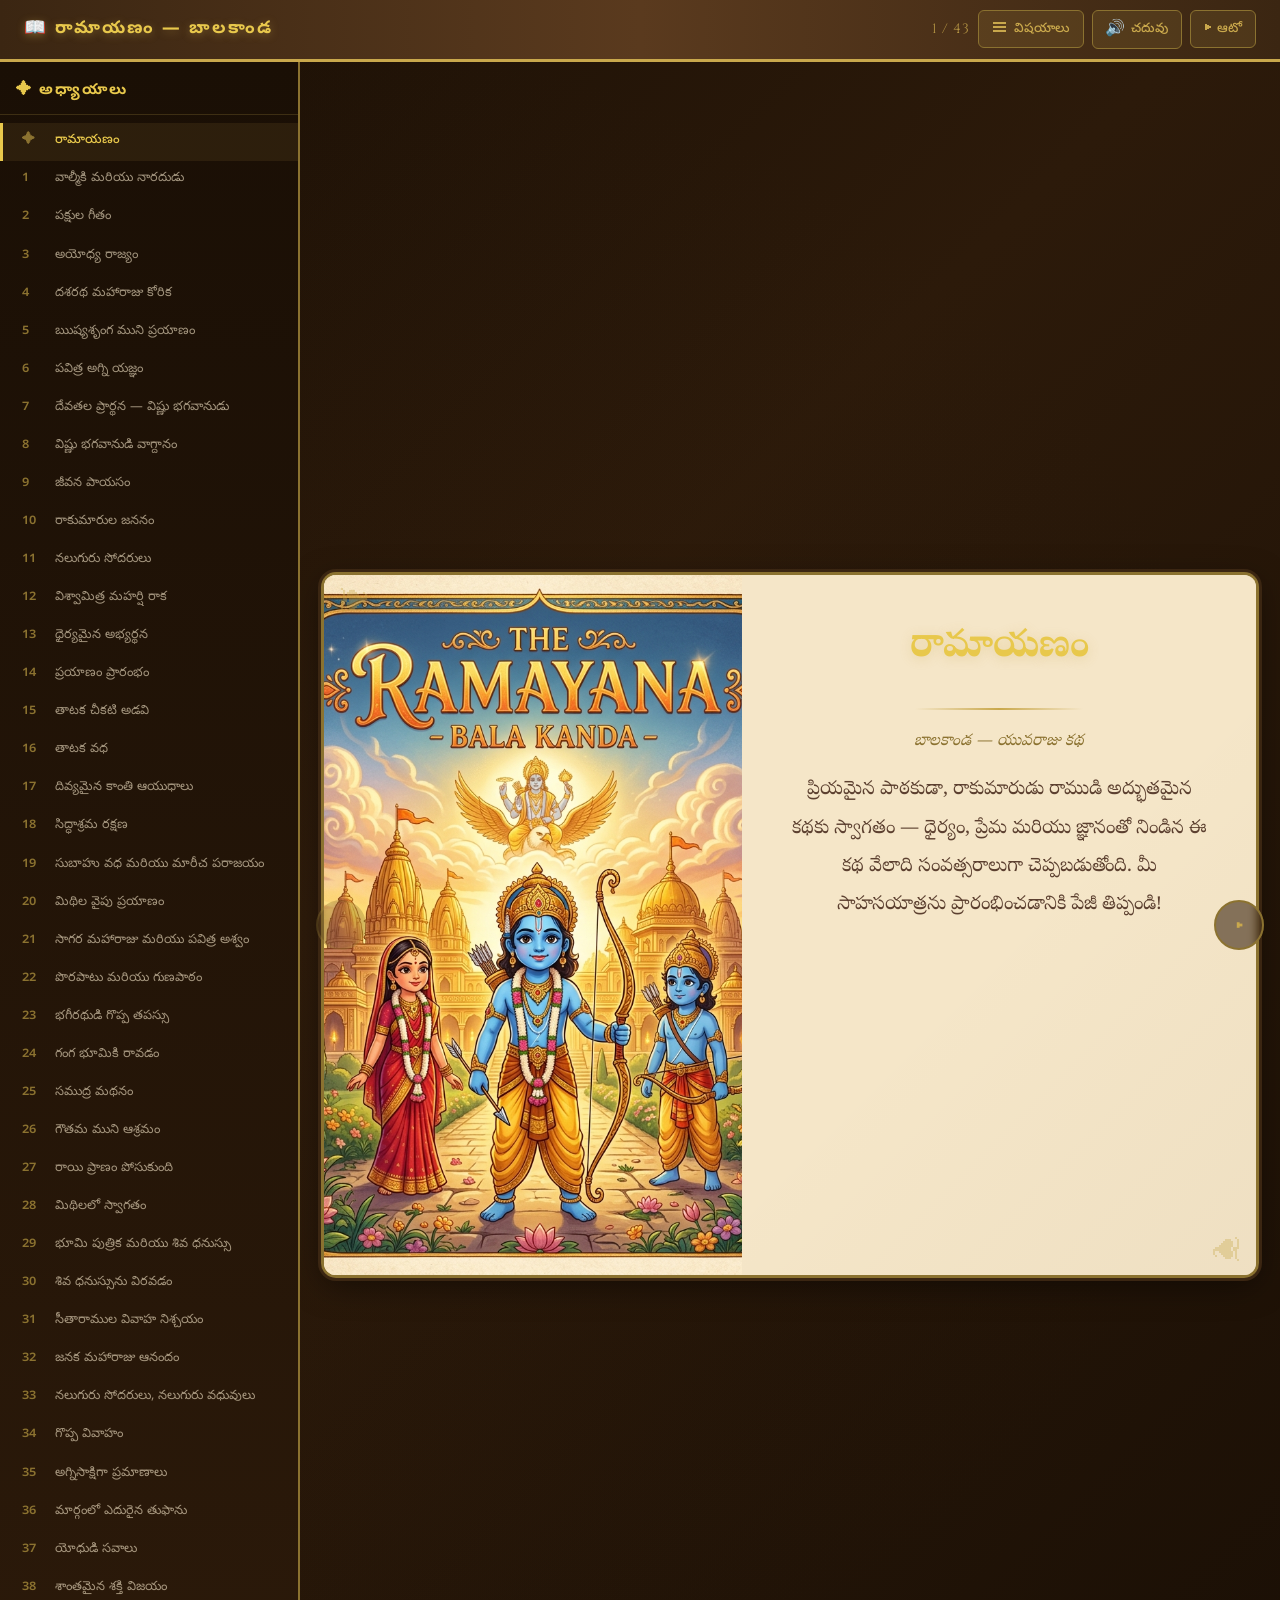
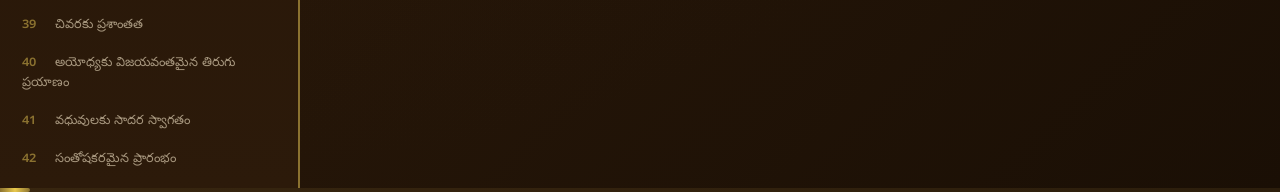
==== Storybooks/Ramayana_Storybook_Telugu/index.html @ bf7d974a "Initialize repo with Ramayana scripts, prompts, and character guide" ====
<!DOCTYPE html>
<html lang="te">
<head>
  <meta charset="UTF-8">
  <meta name="viewport" content="width=device-width, initial-scale=1.0">
  <meta name="description" content="తెలుగు రామాయణం — బాలకాండ | పిల్లల కథల పుస్తకం — 42 అందమైన పేజీలతో, చదవడం వినిపించే సౌకర్యంతో, అద్భుతమైన బొమ్మలతో సంపూర్ణ ఇంటరాక్టివ్ కథా పుస్తకం.">
  <title>రామాయణం — బాలకాండ | పిల్లల కథల పుస్తకం</title>
  <link rel="stylesheet" href="styles.css">
  <link rel="icon" href="data:image/svg+xml,<svg xmlns='http://www.w3.org/2000/svg' viewBox='0 0 100 100'><text y='.9em' font-size='90'>📖</text></svg>">
</head>
<body>

  <!-- Loading Overlay -->
  <div id="loading-overlay">
    <div class="spinner"></div>
    <div class="loading-text">పుస్తకం తెరుస్తోంది…</div>
  </div>

  <!-- Top Bar -->
  <header id="top-bar">
    <div class="brand">📖 రామాయణం — బాలకాండ</div>
    <div class="controls">
      <div class="speaking-indicator" id="speaking-indicator">
        <div class="wave"><span></span><span></span><span></span><span></span></div>
        చదువుతోంది…
      </div>
      <span id="page-counter">1 / 42</span>
      <button class="ctrl-btn" id="toc-toggle-btn" title="విషయ సూచిక">
        <span class="icon">☰</span> విషయాలు
      </button>
      <button class="ctrl-btn" id="read-btn" title="వినిపించు">
        <span class="icon">🔊</span> చదువు
      </button>
      <button class="ctrl-btn" id="autoplay-btn" title="ఆటో-ప్లే">
        <span class="icon">▶</span> ఆటో
      </button>
    </div>
  </header>

  <!-- Main App -->
  <div id="app">

    <!-- Sidebar -->
    <nav id="sidebar">
      <h2>✦ అధ్యాయాలు</h2>
      <ul class="toc-list" id="toc-list">
        <!-- Populated by JS -->
      </ul>
    </nav>

    <!-- Book -->
    <div id="book-container">
      <button class="nav-arrow" id="prev-btn" title="మునుపటి పేజీ">◂</button>

      <div id="book">
        <!-- Left Page: Illustration -->
        <div id="page-left">
          <div id="page-image-wrap">
            <img id="page-image" src="" alt="కథా చిత్రం">
          </div>
        </div>

        <!-- Right Page: Text -->
        <div id="page-right" data-page="1">
          <h1 id="chapter-title"></h1>
          <hr class="divider">
          <p id="story-text"></p>
          <div id="moral-box"></div>
        </div>
      </div>

      <button class="nav-arrow" id="next-btn" title="తదుపరి పేజీ">▸</button>
    </div>
  </div>

  <!-- Progress Bar -->
  <div id="progress-bar-wrap">
    <div id="progress-bar"></div>
  </div>

  <script src="app.js"></script>
</body>
</html>
---- Storybooks/Ramayana_Storybook_Telugu/styles.css ----
/* ============================================================
   రామాయణం పిల్లల కథల పుస్తకం — ప్రీమియం స్టైల్స్
   ============================================================ */
@import url('https://fonts.googleapis.com/css2?family=Cinzel:wght@400;600;700;900&family=Lora:ital,wght@0,400;0,500;0,600;1,400&family=Outfit:wght@300;400;500&family=Noto+Sans+Telugu:wght@300;400;500;600;700&family=Noto+Serif+Telugu:wght@400;500;600;700&display=swap');

:root {
  /* Core palette */
  --parchment:      #f5e6c8;
  --parchment-dark:  #e8d5a8;
  --leather:         #3b2612;
  --leather-light:   #5a3a1e;
  --gold:            #c9a84c;
  --gold-bright:     #e8c84c;
  --gold-dim:        #8b7230;
  --ink:             #2c1810;
  --ink-light:       #5c4030;
  --ruby:            #9b2335;
  --sapphire:        #1a3a5c;
  --saffron:         #e07020;

  /* Spacing */
  --page-pad: 2.5rem;
  --radius: 12px;

  /* Transition */
  --ease: cubic-bezier(.4, 0, .2, 1);
}

/* ---- Reset ---- */
*, *::before, *::after { box-sizing: border-box; margin: 0; padding: 0; }

html {
  font-size: 16px;
  scroll-behavior: smooth;
}

body {
  font-family: 'Noto Serif Telugu', 'Lora', Georgia, serif;
  color: var(--ink);
  background:
    radial-gradient(ellipse at 20% 50%, rgba(59,38,18,.08) 0%, transparent 70%),
    linear-gradient(135deg, #1a0f05 0%, #2c1a0a 40%, #1a0f05 100%);
  min-height: 100vh;
  overflow: hidden;
  display: flex;
  flex-direction: column;
}

/* ============================================================
   Top Bar
   ============================================================ */
#top-bar {
  display: flex;
  align-items: center;
  justify-content: space-between;
  padding: .6rem 1.5rem;
  background: linear-gradient(90deg, var(--leather) 0%, var(--leather-light) 50%, var(--leather) 100%);
  border-bottom: 3px solid var(--gold);
  z-index: 100;
  flex-shrink: 0;
}

#top-bar .brand {
  font-family: 'Noto Sans Telugu', 'Cinzel', serif;
  font-weight: 700;
  font-size: 1.1rem;
  color: var(--gold-bright);
  letter-spacing: 2px;
  text-shadow: 0 2px 8px rgba(201,168,76,.4);
}

#top-bar .controls {
  display: flex;
  gap: .5rem;
  align-items: center;
}

/* Control buttons */
.ctrl-btn {
  background: rgba(201,168,76,.12);
  border: 1.5px solid var(--gold-dim);
  color: var(--gold);
  padding: .45rem .8rem;
  border-radius: 6px;
  font-family: 'Noto Sans Telugu', 'Outfit', sans-serif;
  font-size: .82rem;
  font-weight: 500;
  cursor: pointer;
  transition: all .25s var(--ease);
  display: flex;
  align-items: center;
  gap: .35rem;
}
.ctrl-btn:hover {
  background: rgba(201,168,76,.25);
  border-color: var(--gold-bright);
  color: var(--gold-bright);
  transform: translateY(-1px);
  box-shadow: 0 4px 16px rgba(201,168,76,.2);
}
.ctrl-btn.active {
  background: var(--gold);
  color: var(--leather);
  border-color: var(--gold-bright);
}
.ctrl-btn .icon { font-size: 1rem; }

/* Page counter */
#page-counter {
  font-family: 'Cinzel', serif;
  font-size: .85rem;
  color: var(--gold);
  opacity: .85;
  letter-spacing: 1px;
}

/* ============================================================
   Main Layout — Sidebar + Book
   ============================================================ */
#app {
  display: flex;
  flex: 1;
  overflow: hidden;
}

/* ---- Sidebar (Table of Contents) ---- */
#sidebar {
  width: 300px;
  min-width: 300px;
  background: linear-gradient(180deg, #1a0f05 0%, #2c1a0a 100%);
  border-right: 2px solid var(--gold-dim);
  overflow-y: auto;
  transition: margin-left .4s var(--ease), opacity .3s;
  z-index: 50;
  flex-shrink: 0;
}
#sidebar.collapsed {
  margin-left: -300px;
  opacity: 0;
  pointer-events: none;
}

#sidebar h2 {
  font-family: 'Noto Sans Telugu', 'Cinzel', serif;
  font-size: .95rem;
  color: var(--gold-bright);
  padding: 1.2rem 1rem .8rem;
  letter-spacing: 2px;
  border-bottom: 1px solid rgba(201,168,76,.2);
}

.toc-list {
  list-style: none;
  padding: .5rem 0;
}
.toc-item {
  padding: .55rem 1rem .55rem 1.2rem;
  font-family: 'Noto Sans Telugu', 'Outfit', sans-serif;
  font-size: .8rem;
  font-weight: 400;
  color: rgba(245,230,200,.6);
  cursor: pointer;
  transition: all .2s;
  border-left: 3px solid transparent;
  line-height: 1.6;
}
.toc-item:hover {
  color: var(--gold);
  background: rgba(201,168,76,.06);
  border-left-color: var(--gold-dim);
}
.toc-item.active {
  color: var(--gold-bright);
  background: rgba(201,168,76,.1);
  border-left-color: var(--gold-bright);
  font-weight: 500;
}
.toc-item .toc-num {
  display: inline-block;
  width: 1.8rem;
  color: var(--gold-dim);
  font-weight: 600;
}

/* ---- Book Container ---- */
#book-container {
  flex: 1;
  display: flex;
  align-items: center;
  justify-content: center;
  padding: 1.5rem;
  position: relative;
  overflow: hidden;
}

/* The Book */
#book {
  width: 100%;
  max-width: 1100px;
  height: calc(100vh - 110px);
  max-height: 700px;
  display: flex;
  background: var(--parchment);
  border-radius: var(--radius);
  box-shadow:
    0 0 0 3px var(--gold-dim),
    0 0 0 6px var(--leather),
    0 8px 32px rgba(0,0,0,.5),
    inset 0 0 60px rgba(44,24,16,.08);
  position: relative;
  overflow: hidden;
}

/* Gold corner ornaments */
#book::before,
#book::after {
  content: '❧';
  position: absolute;
  font-size: 2rem;
  color: var(--gold);
  opacity: .35;
  z-index: 2;
  pointer-events: none;
}
#book::before { top: .6rem; left: .8rem; }
#book::after { bottom: .6rem; right: .8rem; transform: rotate(180deg); }

/* ---- Left Page (Image) ---- */
#page-left {
  flex: 1;
  display: flex;
  align-items: center;
  justify-content: center;
  padding: 1.5rem;
  background:
    linear-gradient(135deg, rgba(44,24,16,.04) 0%, transparent 50%),
    var(--parchment);
  border-right: 1px solid rgba(44,24,16,.1);
  position: relative;
  overflow: hidden;
}

#page-image-wrap {
  width: 100%;
  height: 100%;
  display: flex;
  align-items: center;
  justify-content: center;
  position: relative;
}

#page-image {
  max-width: 100%;
  max-height: 100%;
  object-fit: contain;
  border-radius: 8px;
  box-shadow: 0 4px 20px rgba(44,24,16,.15);
  transition: opacity .5s var(--ease), transform .5s var(--ease);
}
#page-image.fade-out {
  opacity: 0;
  transform: scale(.96);
}

/* Decorative frame for pages without real images */
.ornament-frame {
  width: 100%;
  height: 100%;
  display: flex;
  align-items: center;
  justify-content: center;
  flex-direction: column;
  gap: 1rem;
  border: 3px double var(--gold);
  border-radius: 8px;
  padding: 2rem;
  background:
    radial-gradient(ellipse at center, rgba(201,168,76,.06) 0%, transparent 70%),
    linear-gradient(var(--parchment), var(--parchment-dark));
}

.ornament-frame .ornament-icon {
  font-size: 4rem;
  opacity: .45;
  animation: pulse-glow 3s infinite ease-in-out;
}

.ornament-frame .ornament-text {
  font-family: 'Noto Serif Telugu', 'Cinzel', serif;
  font-size: .95rem;
  color: var(--gold-dim);
  text-align: center;
  line-height: 1.6;
  font-style: italic;
}

@keyframes pulse-glow {
  0%, 100% { opacity: .35; transform: scale(1); }
  50% { opacity: .55; transform: scale(1.05); }
}

/* ---- Right Page (Text) ---- */
#page-right {
  flex: 1;
  display: flex;
  flex-direction: column;
  padding: var(--page-pad);
  background:
    linear-gradient(135deg, transparent 50%, rgba(44,24,16,.03) 100%),
    var(--parchment);
  position: relative;
  overflow-y: auto;
}

/* Page number */
#page-right::after {
  content: attr(data-page);
  position: absolute;
  bottom: .8rem;
  right: 1.2rem;
  font-family: 'Cinzel', serif;
  font-size: .75rem;
  color: var(--gold-dim);
  opacity: .6;
}

/* Chapter title */
#chapter-title {
  font-family: 'Noto Serif Telugu', 'Cinzel', serif;
  font-size: 1.6rem;
  font-weight: 700;
  color: var(--ruby);
  line-height: 1.4;
  margin-bottom: .5rem;
  transition: opacity .4s var(--ease);
  text-shadow: 0 1px 2px rgba(155,35,53,.1);
}

/* Golden divider */
.divider {
  width: 60%;
  height: 2px;
  background: linear-gradient(90deg, transparent, var(--gold), transparent);
  margin: .6rem 0 1.2rem;
  border: none;
}

/* Story text */
#story-text {
  font-family: 'Noto Serif Telugu', 'Lora', Georgia, serif;
  font-size: 1.12rem;
  line-height: 2;
  color: var(--ink);
  flex: 1;
  transition: opacity .4s var(--ease);
}

/* Moral box */
#moral-box {
  margin-top: auto;
  padding: .8rem 1rem;
  background: rgba(201,168,76,.08);
  border: 1px solid rgba(201,168,76,.25);
  border-radius: 6px;
  font-family: 'Noto Serif Telugu', 'Lora', serif;
  font-size: .9rem;
  font-style: italic;
  color: var(--ink-light);
  line-height: 1.8;
}
#moral-box:empty { display: none; }

/* ---- Cover Page (Special) ---- */
#book.cover-mode #page-left {
  flex: 0;
  width: 0;
  padding: 0;
  overflow: hidden;
  border: none;
}
#book.cover-mode #page-right {
  display: flex;
  align-items: center;
  justify-content: center;
  text-align: center;
  padding: 3rem;
}
#book.cover-mode #chapter-title {
  font-size: 2.4rem;
  color: var(--gold-bright);
  text-shadow: 0 2px 12px rgba(201,168,76,.3);
  margin-bottom: 1rem;
}
#book.cover-mode #story-text {
  font-size: 1.2rem;
  color: var(--ink-light);
  max-width: 420px;
}
#book.cover-mode .divider {
  width: 40%;
  margin: 1rem auto;
}

/* Cover special: full image */
#book.cover-mode #page-left {
  flex: 1;
  width: auto;
  padding: 0;
  border: none;
  overflow: hidden;
}
#book.cover-mode #page-image {
  width: 100%;
  height: 100%;
  object-fit: cover;
  border-radius: 0;
  box-shadow: none;
}

/* ============================================================
   Navigation Arrows
   ============================================================ */
.nav-arrow {
  position: absolute;
  top: 50%;
  transform: translateY(-50%);
  width: 50px;
  height: 50px;
  border-radius: 50%;
  background: rgba(59,38,18,.6);
  border: 2px solid var(--gold-dim);
  color: var(--gold);
  font-size: 1.4rem;
  display: flex;
  align-items: center;
  justify-content: center;
  cursor: pointer;
  z-index: 20;
  transition: all .25s var(--ease);
  backdrop-filter: blur(4px);
}
.nav-arrow:hover {
  background: rgba(201,168,76,.3);
  border-color: var(--gold-bright);
  color: var(--gold-bright);
  transform: translateY(-50%) scale(1.1);
  box-shadow: 0 4px 20px rgba(201,168,76,.3);
}
.nav-arrow:active { transform: translateY(-50%) scale(.95); }
#prev-btn { left: 1rem; }
#next-btn { right: 1rem; }
.nav-arrow:disabled {
  opacity: .3;
  cursor: default;
  pointer-events: none;
}

/* ============================================================
   Bottom Bar — Auto-play progress
   ============================================================ */
#progress-bar-wrap {
  height: 4px;
  background: rgba(201,168,76,.1);
  flex-shrink: 0;
}
#progress-bar {
  height: 100%;
  width: 0%;
  background: linear-gradient(90deg, var(--gold-dim), var(--gold-bright), var(--gold-dim));
  transition: width .4s var(--ease);
  border-radius: 0 2px 2px 0;
}

/* ============================================================
   Read Aloud Indicator
   ============================================================ */
.speaking-indicator {
  display: none;
  align-items: center;
  gap: .4rem;
  padding: .3rem .6rem;
  background: rgba(224,112,32,.1);
  border: 1px solid rgba(224,112,32,.3);
  border-radius: 4px;
  font-family: 'Noto Sans Telugu', 'Outfit', sans-serif;
  font-size: .75rem;
  color: var(--saffron);
}
.speaking-indicator.active { display: flex; }
.speaking-indicator .wave {
  display: flex;
  gap: 2px;
  align-items: flex-end;
  height: 14px;
}
.speaking-indicator .wave span {
  width: 3px;
  background: var(--saffron);
  border-radius: 1px;
  animation: wave-bar 1s infinite ease-in-out;
}
.speaking-indicator .wave span:nth-child(2) { animation-delay: .15s; }
.speaking-indicator .wave span:nth-child(3) { animation-delay: .3s; }
.speaking-indicator .wave span:nth-child(4) { animation-delay: .45s; }

@keyframes wave-bar {
  0%, 100% { height: 4px; }
  50% { height: 14px; }
}

/* ============================================================
   Loading Overlay
   ============================================================ */
#loading-overlay {
  position: fixed;
  inset: 0;
  background: radial-gradient(ellipse at center, #2c1a0a 0%, #1a0f05 100%);
  display: flex;
  flex-direction: column;
  align-items: center;
  justify-content: center;
  z-index: 1000;
  transition: opacity .6s;
}
#loading-overlay.hidden {
  opacity: 0;
  pointer-events: none;
}
#loading-overlay .spinner {
  width: 60px;
  height: 60px;
  border: 3px solid rgba(201,168,76,.15);
  border-top: 3px solid var(--gold-bright);
  border-radius: 50%;
  animation: spin 1s linear infinite;
}
#loading-overlay .loading-text {
  margin-top: 1.2rem;
  font-family: 'Noto Sans Telugu', 'Cinzel', serif;
  font-size: 1rem;
  color: var(--gold);
  letter-spacing: 3px;
  animation: pulse-text 2s infinite;
}
@keyframes spin { to { transform: rotate(360deg); } }
@keyframes pulse-text {
  0%, 100% { opacity: .5; }
  50% { opacity: 1; }
}

/* ============================================================
   Page Transition Animation
   ============================================================ */
.page-turning #page-left,
.page-turning #page-right {
  animation: page-slide .4s var(--ease);
}
@keyframes page-slide {
  0% { opacity: 0; transform: translateX(20px); }
  100% { opacity: 1; transform: translateX(0); }
}
.page-turning-back #page-left,
.page-turning-back #page-right {
  animation: page-slide-back .4s var(--ease);
}
@keyframes page-slide-back {
  0% { opacity: 0; transform: translateX(-20px); }
  100% { opacity: 1; transform: translateX(0); }
}

/* ============================================================
   Responsive
   ============================================================ */
@media (max-width: 900px) {
  #sidebar { display: none; }
  #book {
    flex-direction: column;
    max-height: none;
    height: auto;
    min-height: calc(100vh - 110px);
  }
  #page-left {
    height: 300px;
    min-height: 300px;
    border-right: none;
    border-bottom: 1px solid rgba(44,24,16,.1);
  }
  #page-right {
    min-height: 300px;
    padding: 1.5rem;
  }
  #chapter-title { font-size: 1.3rem; }
  #story-text { font-size: 1rem; }
  .nav-arrow { width: 40px; height: 40px; font-size: 1.1rem; }
}

@media (max-width: 600px) {
  #top-bar { padding: .5rem .8rem; }
  #top-bar .brand { font-size: .85rem; letter-spacing: 1px; }
  .ctrl-btn { padding: .35rem .6rem; font-size: .75rem; }
  #page-left { height: 240px; min-height: 240px; padding: .8rem; }
  #page-right { padding: 1rem; }
  #chapter-title { font-size: 1.1rem; }
  #story-text { font-size: .92rem; line-height: 1.8; }
}

/* ============================================================
   Scrollbar
   ============================================================ */
#sidebar::-webkit-scrollbar,
#page-right::-webkit-scrollbar {
  width: 6px;
}
#sidebar::-webkit-scrollbar-track,
#page-right::-webkit-scrollbar-track {
  background: transparent;
}
#sidebar::-webkit-scrollbar-thumb {
  background: var(--gold-dim);
  border-radius: 3px;
}
#page-right::-webkit-scrollbar-thumb {
  background: rgba(44,24,16,.2);
  border-radius: 3px;
}
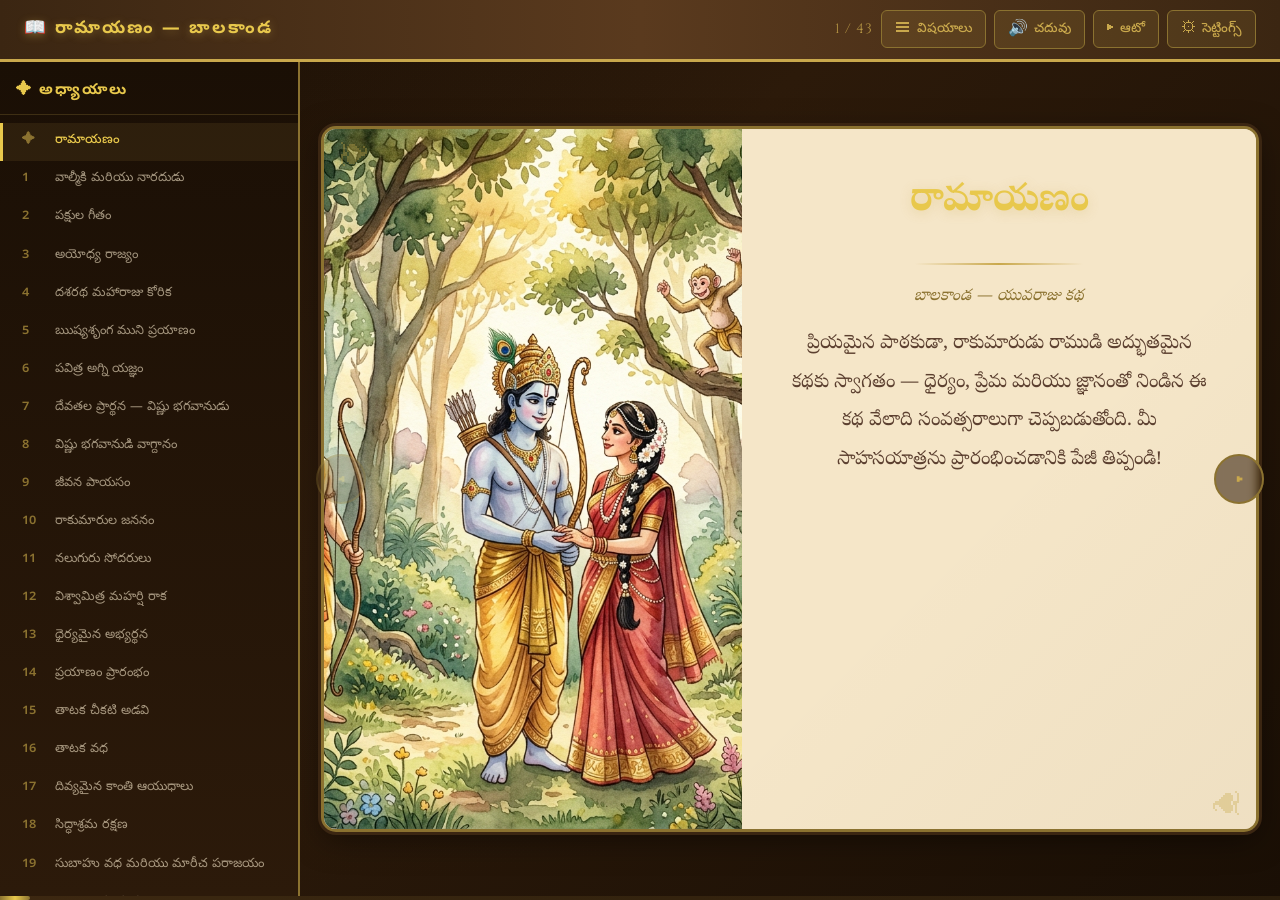
==== commit 0593e42b: "feat: add images, audio, and code updates for storybooks" ====
--- a/Storybooks/Ramayana_Storybook_Telugu/index.html
+++ b/Storybooks/Ramayana_Storybook_Telugu/index.html
@@ -3,7 +3,7 @@
 <head>
   <meta charset="UTF-8">
   <meta name="viewport" content="width=device-width, initial-scale=1.0">
-  <meta name="description" content="తెలుగు రామాయణం — బాలకాండ | పిల్లల కథల పుస్తకం — 42 అందమైన పేజీలతో, చదవడం వినిపించే సౌకర్యంతో, అద్భుతమైన బొమ్మలతో సంపూర్ణ ఇంటరాక్టివ్ కథా పుస్తకం.">
+  <meta name="description" content="తెలుగు రామాయణం — బాలకాండ | పిల్లల కథల పుస్తకం — 43 అందమైన పేజీలతో, చదవడం వినిపించే సౌకర్యంతో, అద్భుతమైన బొమ్మలతో సంపూర్ణ ఇంటరాక్టివ్ కథా పుస్తకం.">
   <title>రామాయణం — బాలకాండ | పిల్లల కథల పుస్తకం</title>
   <link rel="stylesheet" href="styles.css">
   <link rel="icon" href="data:image/svg+xml,<svg xmlns='http://www.w3.org/2000/svg' viewBox='0 0 100 100'><text y='.9em' font-size='90'>📖</text></svg>">
@@ -24,7 +24,7 @@
         <div class="wave"><span></span><span></span><span></span><span></span></div>
         చదువుతోంది…
       </div>
-      <span id="page-counter">1 / 42</span>
+      <span id="page-counter">1 / 43</span>
       <button class="ctrl-btn" id="toc-toggle-btn" title="విషయ సూచిక">
         <span class="icon">☰</span> విషయాలు
       </button>
@@ -34,8 +34,48 @@
       <button class="ctrl-btn" id="autoplay-btn" title="ఆటో-ప్లే">
         <span class="icon">▶</span> ఆటో
       </button>
+      <button class="ctrl-btn" id="settings-toggle-btn" title="ఆడియో సెట్టింగులు">
+        <span class="icon">⚙</span> సెట్టింగ్స్
+      </button>
     </div>
   </header>
+
+  <!-- Audio Settings Panel -->
+  <div class="audio-settings-panel" id="audio-settings-panel">
+    <h3>🔊 ఆడియో సెట్టింగులు</h3>
+    <div class="setting-row">
+      <label for="tts-provider">వాయిస్ ప్రొవైడర్:</label>
+      <select id="tts-provider">
+        <option value="browser">బ్రౌజర్ డిఫాల్ట్</option>
+        <option value="sarvam">సర్వమ్ AI (తెలుగు)</option>
+      </select>
+    </div>
+    <div id="sarvam-settings-group" style="display: none;">
+      <div class="setting-row">
+        <label for="sarvam-api-key">API కీ:</label>
+        <input type="password" id="sarvam-api-key" placeholder="ఇక్కడ API Key పేస్ట్ చేయండి">
+      </div>
+      <div class="setting-row">
+        <label for="sarvam-speaker">మాట్లాడే వాయిస్:</label>
+        <select id="sarvam-speaker">
+          <option value="neha" selected>నేహా (స్త్రీ వాయిస్)</option>
+          <option value="anushka">అనుష్క (స్త్రీ వాయిస్)</option>
+          <option value="aditya">ఆదిత్య (పురుష వాయిస్)</option>
+          <option value="amit">అమిత్ (పురుష వాయిస్)</option>
+          <option value="meera">మీరా (స్త్రీ వాయిస్ - కథకుడు)</option>
+          <option value="shubh">శుభ్ (పురుష వాయిస్)</option>
+        </select>
+      </div>
+    </div>
+    <div class="setting-row">
+      <label for="tts-rate">వేగం:</label>
+      <input type="range" id="tts-rate" min="0.5" max="1.5" step="0.1" value="0.9">
+    </div>
+    <button class="apply-settings-btn" id="apply-settings-btn">వర్తించు</button>
+    <div id="active-voice-status" style="margin-top: 12px; font-size: 0.8rem; color: var(--text-light); text-align: center; font-style: italic;">
+      యాక్టివ్ వాయిస్: బ్రౌజర్ డిఫాల్ట్
+    </div>
+  </div>
 
   <!-- Main App -->
   <div id="app">
--- a/Storybooks/Ramayana_Storybook_Telugu/styles.css
+++ b/Storybooks/Ramayana_Storybook_Telugu/styles.css
@@ -40,7 +40,7 @@
   background:
     radial-gradient(ellipse at 20% 50%, rgba(59,38,18,.08) 0%, transparent 70%),
     linear-gradient(135deg, #1a0f05 0%, #2c1a0a 40%, #1a0f05 100%);
-  min-height: 100vh;
+  height: 100vh;
   overflow: hidden;
   display: flex;
   flex-direction: column;
@@ -573,6 +573,10 @@
    ============================================================ */
 @media (max-width: 900px) {
   #sidebar { display: none; }
+  #book-container {
+    overflow-y: auto;
+    padding: 1rem;
+  }
   #book {
     flex-direction: column;
     max-height: none;
@@ -623,3 +627,95 @@
   background: rgba(44,24,16,.2);
   border-radius: 3px;
 }
+
+/* ---------- Audio Settings Panel ---------- */
+.audio-settings-panel {
+  position: fixed;
+  top: 75px;
+  right: 24px;
+  width: 320px;
+  background: rgba(245, 230, 200, 0.95); /* Parchment color */
+  backdrop-filter: blur(8px);
+  border: 2.5px solid var(--gold);
+  border-radius: var(--radius);
+  box-shadow: 0 12px 32px rgba(44, 24, 16, 0.4);
+  padding: 20px;
+  z-index: 1000;
+  font-family: 'Noto Sans Telugu', 'Outfit', sans-serif;
+  display: flex;
+  flex-direction: column;
+  gap: 14px;
+  transform: translateY(-20px);
+  opacity: 0;
+  visibility: hidden;
+  transition: all 0.3s var(--ease);
+}
+
+.audio-settings-panel.open {
+  transform: translateY(0);
+  opacity: 1;
+  visibility: visible;
+}
+
+.audio-settings-panel h3 {
+  margin: 0;
+  font-size: 1.15rem;
+  color: var(--leather);
+  border-bottom: 1.5px solid var(--gold-dim);
+  padding-bottom: 8px;
+}
+
+.setting-row {
+  display: flex;
+  flex-direction: column;
+  gap: 6px;
+}
+
+.setting-row label {
+  font-size: 0.85rem;
+  font-weight: 600;
+  color: var(--ink-light);
+}
+
+.setting-row select,
+.setting-row input[type="password"] {
+  width: 100%;
+  padding: 8px 12px;
+  border: 1.5px solid var(--gold-dim);
+  border-radius: 6px;
+  background: var(--parchment);
+  color: var(--ink);
+  font-family: 'Noto Sans Telugu', 'Outfit', sans-serif;
+  font-size: 0.9rem;
+  outline: none;
+  box-sizing: border-box;
+}
+
+.setting-row select:focus,
+.setting-row input[type="password"]:focus {
+  border-color: var(--saffron);
+}
+
+.setting-row input[type="range"] {
+  width: 100%;
+  accent-color: var(--saffron);
+}
+
+.apply-settings-btn {
+  margin-top: 6px;
+  background: linear-gradient(135deg, var(--leather), var(--ink));
+  color: var(--gold-bright);
+  border: 1.5px solid var(--gold);
+  padding: 10px;
+  border-radius: 6px;
+  font-weight: 600;
+  cursor: pointer;
+  transition: all 0.25s var(--ease);
+}
+
+.apply-settings-btn:hover {
+  background: var(--saffron);
+  color: #fff;
+  border-color: #fff;
+}
+
